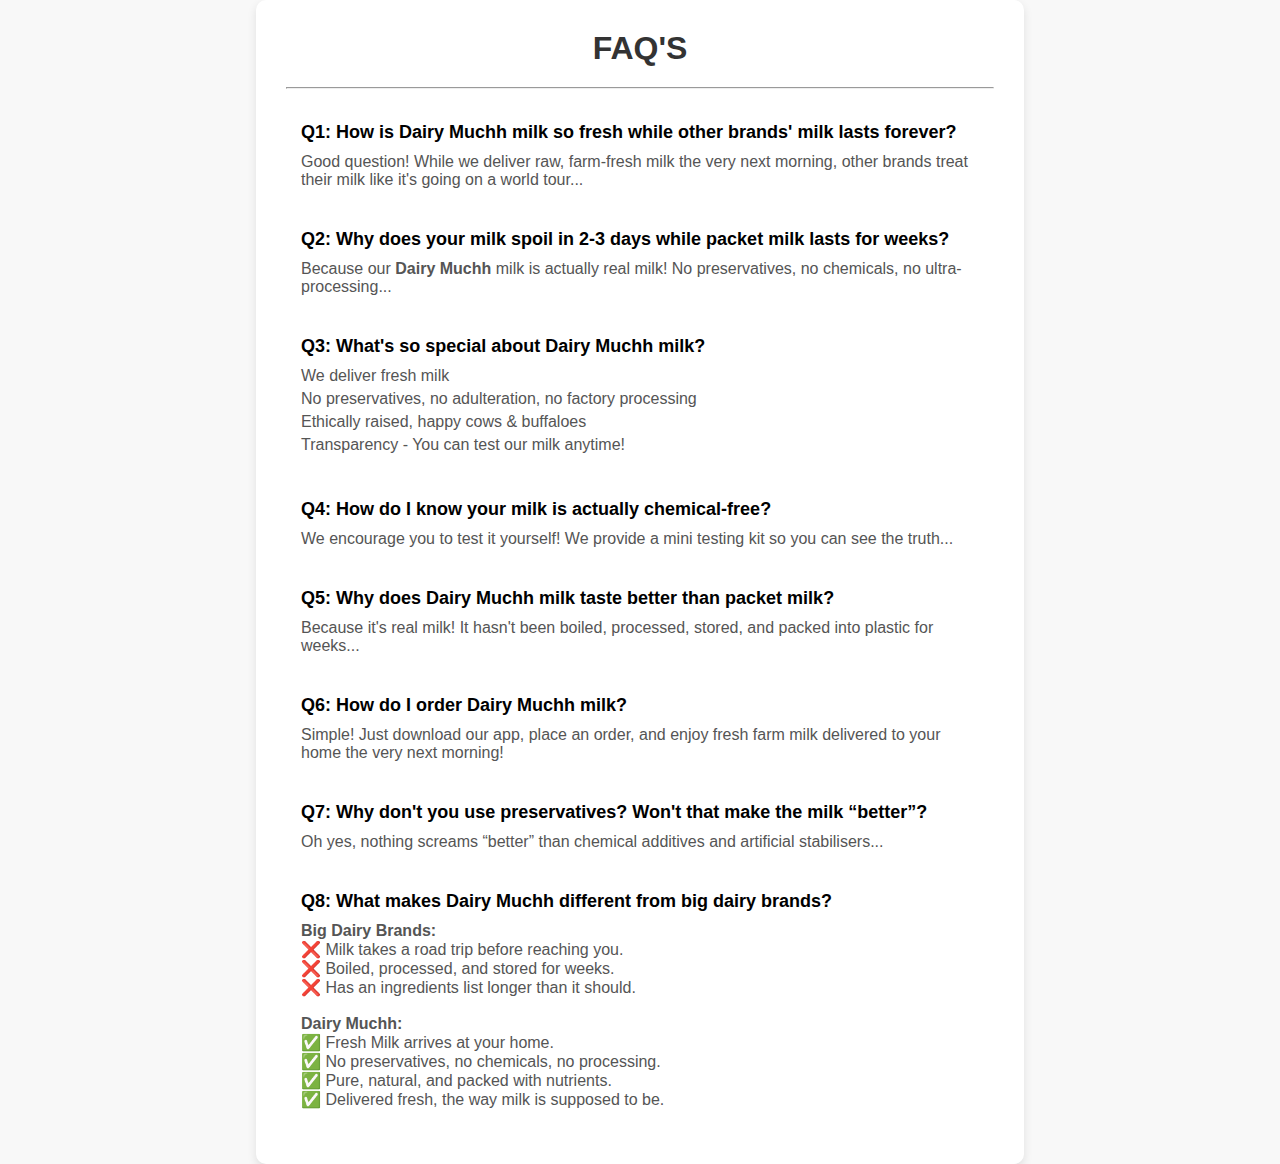
==== FAQ's.html @ df72b428 "Add files via upload" ====
<!DOCTYPE html>
<html lang="en">
<head>
    <meta charset="UTF-8">
    <meta name="viewport" content="width=device-width, initial-scale=1.0">
    <title>Dairy Muchh</title>
    <link rel="stylesheet" href="styles.css">
    <style>

        body {
            font-family: Arial, sans-serif;
            margin: 0;
            padding: 0;
            display: flex;
            justify-content: center;
            align-items: center;
            min-height: 100vh;
            background-color: #f8f8f8;
             }

             .faq-column h1 {
                text-align: center;
             }
    </style>
</head>



<div class="faq-container">
        
    <div class="faq-column">
        <h1>FAQ'S</h1>
        <hr /> 
        <br>
        <div class="faq-item">
            <div class="question">Q1: How is Dairy Muchh milk so fresh while other brands' milk lasts forever?</div>
            <div class="answer">Good question! While we deliver raw, farm-fresh milk the very next morning, other brands treat their milk like it's going on a world tour...</div>
        </div>
        <div class="faq-item">
            <div class="question">Q2: Why does your milk spoil in 2-3 days while packet milk lasts for weeks?</div>
            <div class="answer">Because our <b>Dairy Muchh</b> milk is actually real milk! No preservatives, no chemicals, no ultra-processing...</div>
        </div>
        <div class="faq-item">
            <div class="question">Q3: What's so special about Dairy Muchh milk?</div>
            <div class="answer">
                <ul>
                    <li>We deliver fresh milk</li>
                    <li>No preservatives, no adulteration, no factory processing</li>
                    <li>Ethically raised, happy cows & buffaloes</li>
                    <li>Transparency - You can test our milk anytime!</li>
                </ul>
            </div>
        </div>
        <div class="faq-item">
            <div class="question">Q4: How do I know your milk is actually chemical-free?</div>
            <div class="answer">We encourage you to test it yourself! We provide a mini testing kit so you can see the truth...</div>
        </div>

        <div class="faq-item">
            <div class="question">Q5: Why does Dairy Muchh milk taste better than packet milk?</div>
            <div class="answer">Because it's real milk! It hasn't been boiled, processed, stored, and packed into plastic for weeks...</div>
        </div>
        <div class="faq-item">
            <div class="question">Q6: How do I order Dairy Muchh milk?</div>
            <div class="answer">Simple! Just download our app, place an order, and enjoy fresh farm milk delivered to your home the very next morning!</div>
        </div>
        <div class="faq-item">
            <div class="question">Q7: Why don't you use preservatives? Won't that make the milk “better”?</div>
            <div class="answer">Oh yes, nothing screams “better” than chemical additives and artificial stabilisers...</div>
        </div>
        <div class="faq-item">
            <div class="question">Q8: What makes Dairy Muchh different from big dairy brands?</div>
            <div class="answer">
                <b>Big Dairy Brands:</b><br>
                ❌ Milk takes a road trip before reaching you.<br>
                ❌ Boiled, processed, and stored for weeks.<br>
                ❌ Has an ingredients list longer than it should.<br><br>
                <b>Dairy Muchh:</b><br>
                ✅ Fresh Milk arrives at your home.<br>
                ✅ No preservatives, no chemicals, no processing.<br>
                ✅ Pure, natural, and packed with nutrients.<br>
                ✅ Delivered fresh, the way milk is supposed to be.
            </div>
        </div>
    </div>
</div>
---- styles.css ----
* {
    margin: 0;
    padding: 10;
    box-sizing: border-box;
    font-family: Arial, sans-serif;
}

body {
    scroll-behavior: smooth;
}

header {
    background: white;
    padding: 10px 5%;
    position: fixed;
    width: 100%;
    top: 0;
    box-shadow: 0 2px 10px rgba(0, 0, 0, 0.1);
    z-index: 1000;
}

nav {
    display: flex;
    justify-content: space-between;
    align-items: center;
    position: relative;
}

nav ul {
    list-style: none;
    display: flex;
}

nav ul li {
    margin: 0 15px;
}

nav ul li a {
    text-decoration: none;
    color: black;
    font-weight: bold;
}

.hero {
    margin-top: 60px;
    display: flex;
    align-items: center;
    justify-content: center;
    padding: 50px 5%;
}

.hero-content {
    display: flex;
    align-items: center;
    justify-content: space-between;
    width: 80%;
}

.hero-content img {
    width: 40%;
    max-width: 400px;
}

.text {
    width: 50%;
}

.text h1 {
    font-size: 2.5rem;
}

.text p {
    margin: 20px 0;
    font-size: 1.2rem;
}

button {
    background: #317103;
    color: white;
    padding: 10px 20px;
    border: none;
    cursor: pointer;
    font-size: 1rem;
}

.scroll-section {
    height: 100vh;
    display: flex;
    align-items: center;
    justify-content: center;
    font-size: 2rem;
    font-weight: bold;
    background: #f5f5f5;
    border-bottom: 2px solid #ddd;
}

.whatsapp-icon {
    position: fixed;
    right: 20px;
    bottom: 75px;
    width: 50px;
    height: 50px;
}

.whatsapp-icon img {
    width: 100%;
}

.logo {
    display: flex;
    align-items: center;
}

.logo-img {
    width: 40px;
    height: auto;
    margin-right: 10px;
}

.logo-text {
    font-size: 20px;
    font-weight: bold;
}

.hamburger {
    display: none;
    font-size: 2rem;
    cursor: pointer;
}

footer {
    background-color: #317103;
    padding: 40px 20px;
}

.footer-container {
    display: flex;
    justify-content: space-between;
    align-items: flex-start;
    max-width: 1200px;
    margin: 5px;
    flex-wrap: wrap;
}

.footer-left {
    width: 30%;
}

.footer-left h2, .contact p, .contact a {
    color: white;
}

.footer-left p {
    font-size: 14px;
    margin-top: 10px;
    color: white;
}
.logo-down {
    color: white;
}

.footer-middle {
    width: 20%;
}

.footer-middle ul {
    list-style: none;
    padding: 0;
    height: 100%;
    text-align: center;
    color: white;
}

.footer-middle ul li {
    margin-bottom: 20px;
    color: white;
}

.footer-middle ul li a {
    text-decoration: none;
    color: white;
    font-weight: bold;
}


.footer-right {
    display: flex;
    width: 20%;
    align-items: end;
    text-align: end;
}

.footer-right ul {
    list-style: none;
    padding: 0;
    height: 100%;
    text-align: end;
    color: white;
}

.footer-right ul li {
    margin-bottom: 20px;
    color: white;
}

.footer-right ul li a {
    text-decoration: none;
    color: white;
    font-weight: bold;
}


.social-icons {
    display: flex;
    justify-content: center;
    gap: 15px;
}

.social-icons img {
    width: 60px;
    height: 60px;
    padding: 10px;
}

.footer-bottom {
    justify-content: space-between;
    align-items: center;
    border-top: 1px solid white;
    padding-top: 10px;
    margin-top: 20px;
    flex-wrap: wrap;
    text-align: center;
}

.footer-bottom p {
    font-size: 14px;
    color: white;
    align-items: center;
    text-align: center;
}

.footer-bottom ul {
    list-style: none;
    display: flex;
    gap: 15px;
    padding: 0;
}

.footer-bottom ul li a {
    text-decoration: none;
    color: white;
    font-size: 14px;
}

.section {
    display: flex;
    flex-direction: row;
    height: 500px;
    width: 100%;
    align-items: center;
    justify-content: space-between;
    background-color: white;
    padding: 20px;
    margin: 5px auto;
    border-radius: 10px;
    box-sizing: border-box;
    flex-wrap: wrap;
}

.text-2 {
    text-align: end;
    flex: 1;
    padding: 10px;
}

.image {
    display: flex;
    flex: 1;
    align-items: center;
    justify-content: center;
}

.image img {
    width: 500px;
    border-radius: 20px;
    margin: 10px;
    object-fit: cover;
}
.faq-container {
    width: 60%;
    background: white;
    box-shadow: 0px 4px 10px rgba(0, 0, 0, 0.1);
    border-radius: 10px;
    padding: 30px;
}


.faq-container h1 {
    font-size: 32px;
    font-weight: bold;
    margin-bottom: 20px;
    color: #333;
}


.faq-item {
    background: #ffffff;
    border-radius: 8px;
    margin-bottom: 10px;
    padding: 15px;
}


.question {
    font-size: 18px;
    font-weight: bold;
    color:black;
    margin-bottom: 5px;
}


.answer {
    font-size: 16px;
    color: #555;
    margin-top: 10px;
}


.answer ul {
    list-style: none;
    padding: 0;
}

.answer ul li {
    margin: 5px 0;
}




@media (max-width: 768px) {
    .section {
        flex-direction: column;
        height: auto;
    }
    .image img {
        width: 90%;
    }
    .text, .text-2 {
        text-align: center;
    }
    .hero-content {
        flex-direction: column;
        text-align: center;
    }
    .hero-content img {
        width: 80%;
        max-width: 300px;
        margin-bottom: 20px;
    }
    .text {
        width: 100%;
    }

    .faq-container {
        flex-direction: column;
    }
    .nav-links {
        display: none;
        flex-direction: column;
        background: white;
        position: absolute;
        top: 60px;
        right: 0;
        width: 200px;
        box-shadow: 0 2px 10px rgba(0, 0, 0, 0.1);
        padding: 10px;
        text-align: center;
    }
    .nav-links.active {
        display: flex;
    }
    .hamburger {
        display: block;
    }
}

@media (min-width: 769px) {
    .hamburger {
        display: none;
    }
    .nav-links {
        display: flex;
    }
}
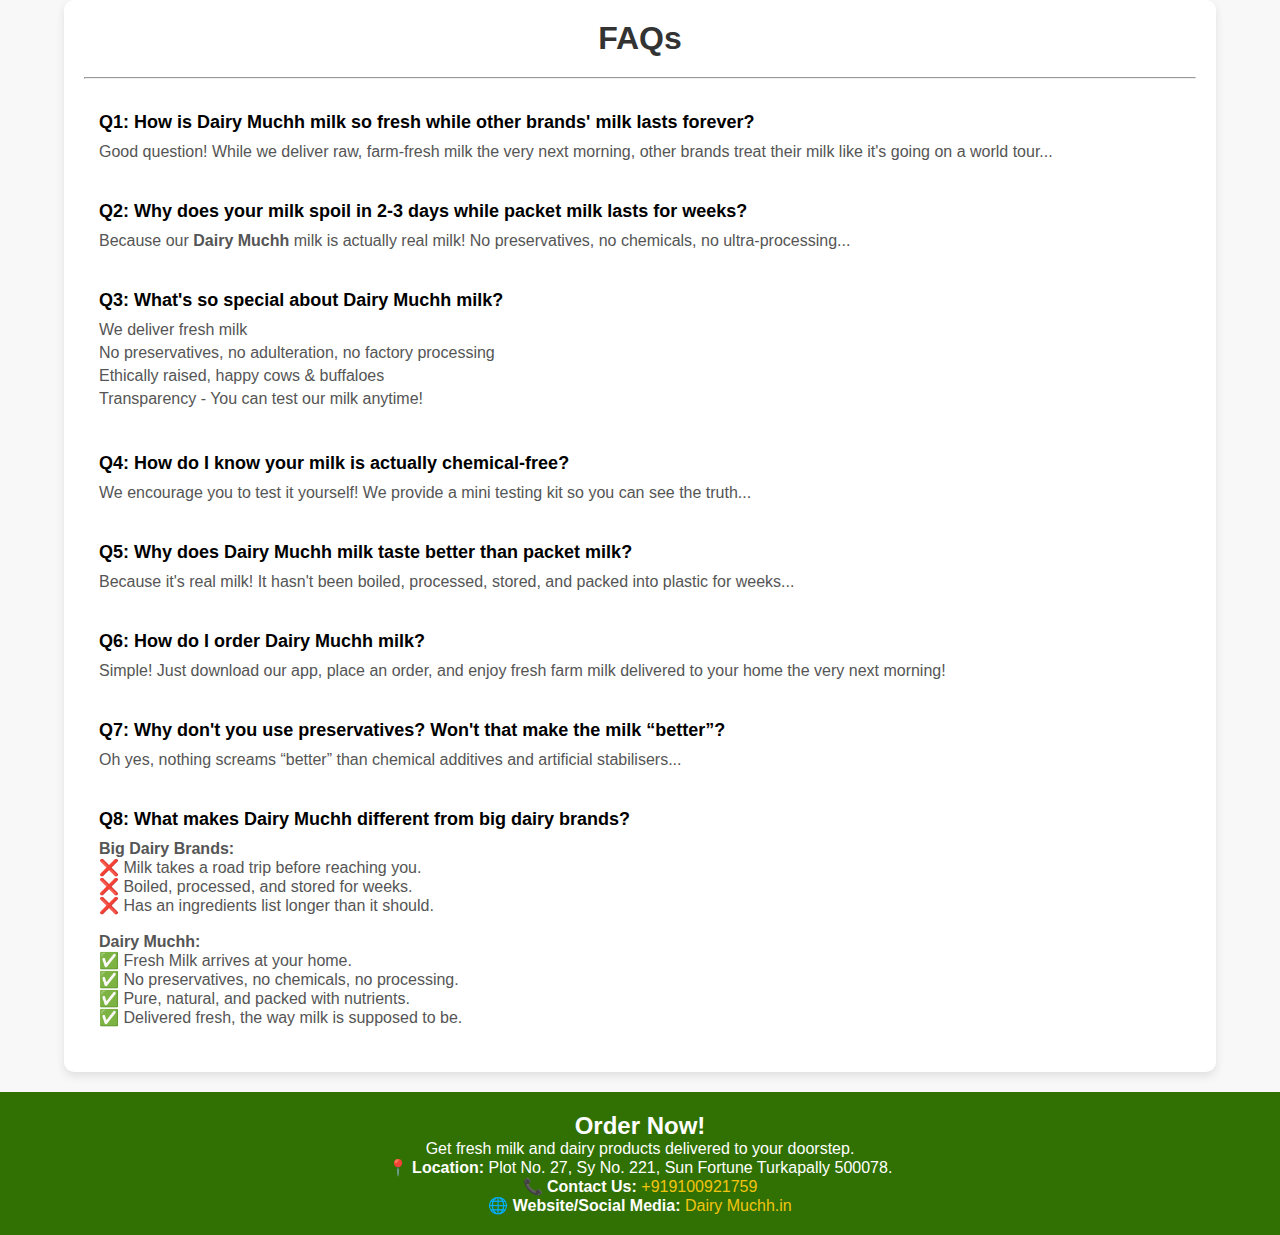
==== commit e581dfab: "Add files via upload" ====
--- a/FAQ's.html
+++ b/FAQ's.html
@@ -6,81 +6,115 @@
     <title>Dairy Muchh</title>
     <link rel="stylesheet" href="styles.css">
     <style>
-
         body {
             font-family: Arial, sans-serif;
             margin: 0;
             padding: 0;
             display: flex;
+            flex-direction: column;
             justify-content: center;
-            align-items: center;
             min-height: 100vh;
             background-color: #f8f8f8;
-             }
-
-             .faq-column h1 {
-                text-align: center;
-             }
+        }
+        .faq-container {
+            width: 90%;
+            max-width: 1200px;
+            margin: auto;
+            padding: 20px;
+        }
+        .faq-column h1 {
+            text-align: center;
+        }
+        .content {
+            background: white;
+            padding: 20px;
+            border-radius: 10px;
+            box-shadow: 0px 0px 10px rgba(0, 0, 0, 0.1);
+            text-align: justify;
+        }
+        .contact {
+            background: #317103;
+            color: white;
+            padding: 20px;
+            margin-top: 20px;
+            text-align: center;
+            width: 100%;
+        }
+        .contact a {
+            color: #f1c40f;
+            text-decoration: none;
+        }
+        @media (max-width: 768px) {
+            .content {
+                padding: 15px;
+            }
+        }
     </style>
 </head>
-
-
-
-<div class="faq-container">
-        
-    <div class="faq-column">
-        <h1>FAQ'S</h1>
-        <hr /> 
-        <br>
-        <div class="faq-item">
-            <div class="question">Q1: How is Dairy Muchh milk so fresh while other brands' milk lasts forever?</div>
-            <div class="answer">Good question! While we deliver raw, farm-fresh milk the very next morning, other brands treat their milk like it's going on a world tour...</div>
-        </div>
-        <div class="faq-item">
-            <div class="question">Q2: Why does your milk spoil in 2-3 days while packet milk lasts for weeks?</div>
-            <div class="answer">Because our <b>Dairy Muchh</b> milk is actually real milk! No preservatives, no chemicals, no ultra-processing...</div>
-        </div>
-        <div class="faq-item">
-            <div class="question">Q3: What's so special about Dairy Muchh milk?</div>
-            <div class="answer">
-                <ul>
-                    <li>We deliver fresh milk</li>
-                    <li>No preservatives, no adulteration, no factory processing</li>
-                    <li>Ethically raised, happy cows & buffaloes</li>
-                    <li>Transparency - You can test our milk anytime!</li>
-                </ul>
+<body>
+    <div class="faq-container">
+        <div class="faq-column">
+            <h1>FAQs</h1>
+            <hr />
+            <br>
+            <div class="faq-item">
+                <div class="question">Q1: How is Dairy Muchh milk so fresh while other brands' milk lasts forever?</div>
+                <div class="answer">Good question! While we deliver raw, farm-fresh milk the very next morning, other brands treat their milk like it's going on a world tour...</div>
             </div>
-        </div>
-        <div class="faq-item">
-            <div class="question">Q4: How do I know your milk is actually chemical-free?</div>
-            <div class="answer">We encourage you to test it yourself! We provide a mini testing kit so you can see the truth...</div>
-        </div>
-
-        <div class="faq-item">
-            <div class="question">Q5: Why does Dairy Muchh milk taste better than packet milk?</div>
-            <div class="answer">Because it's real milk! It hasn't been boiled, processed, stored, and packed into plastic for weeks...</div>
-        </div>
-        <div class="faq-item">
-            <div class="question">Q6: How do I order Dairy Muchh milk?</div>
-            <div class="answer">Simple! Just download our app, place an order, and enjoy fresh farm milk delivered to your home the very next morning!</div>
-        </div>
-        <div class="faq-item">
-            <div class="question">Q7: Why don't you use preservatives? Won't that make the milk “better”?</div>
-            <div class="answer">Oh yes, nothing screams “better” than chemical additives and artificial stabilisers...</div>
-        </div>
-        <div class="faq-item">
-            <div class="question">Q8: What makes Dairy Muchh different from big dairy brands?</div>
-            <div class="answer">
-                <b>Big Dairy Brands:</b><br>
-                ❌ Milk takes a road trip before reaching you.<br>
-                ❌ Boiled, processed, and stored for weeks.<br>
-                ❌ Has an ingredients list longer than it should.<br><br>
-                <b>Dairy Muchh:</b><br>
-                ✅ Fresh Milk arrives at your home.<br>
-                ✅ No preservatives, no chemicals, no processing.<br>
-                ✅ Pure, natural, and packed with nutrients.<br>
-                ✅ Delivered fresh, the way milk is supposed to be.
+            <div class="faq-item">
+                <div class="question">Q2: Why does your milk spoil in 2-3 days while packet milk lasts for weeks?</div>
+                <div class="answer">Because our <b>Dairy Muchh</b> milk is actually real milk! No preservatives, no chemicals, no ultra-processing...</div>
+            </div>
+            <div class="faq-item">
+                <div class="question">Q3: What's so special about Dairy Muchh milk?</div>
+                <div class="answer">
+                    <ul>
+                        <li>We deliver fresh milk</li>
+                        <li>No preservatives, no adulteration, no factory processing</li>
+                        <li>Ethically raised, happy cows & buffaloes</li>
+                        <li>Transparency - You can test our milk anytime!</li>
+                    </ul>
+                </div>
+            </div>
+            <div class="faq-item">
+                <div class="question">Q4: How do I know your milk is actually chemical-free?</div>
+                <div class="answer">We encourage you to test it yourself! We provide a mini testing kit so you can see the truth...</div>
+            </div>
+            <div class="faq-item">
+                <div class="question">Q5: Why does Dairy Muchh milk taste better than packet milk?</div>
+                <div class="answer">Because it's real milk! It hasn't been boiled, processed, stored, and packed into plastic for weeks...</div>
+            </div>
+            <div class="faq-item">
+                <div class="question">Q6: How do I order Dairy Muchh milk?</div>
+                <div class="answer">Simple! Just download our app, place an order, and enjoy fresh farm milk delivered to your home the very next morning!</div>
+            </div>
+            <div class="faq-item">
+                <div class="question">Q7: Why don't you use preservatives? Won't that make the milk “better”?</div>
+                <div class="answer">Oh yes, nothing screams “better” than chemical additives and artificial stabilisers...</div>
+            </div>
+            <div class="faq-item">
+                <div class="question">Q8: What makes Dairy Muchh different from big dairy brands?</div>
+                <div class="answer">
+                    <b>Big Dairy Brands:</b><br>
+                    ❌ Milk takes a road trip before reaching you.<br>
+                    ❌ Boiled, processed, and stored for weeks.<br>
+                    ❌ Has an ingredients list longer than it should.<br><br>
+                    <b>Dairy Muchh:</b><br>
+                    ✅ Fresh Milk arrives at your home.<br>
+                    ✅ No preservatives, no chemicals, no processing.<br>
+                    ✅ Pure, natural, and packed with nutrients.<br>
+                    ✅ Delivered fresh, the way milk is supposed to be.
+                </div>
             </div>
         </div>
     </div>
-</div>+
+    <div class="contact">
+        <h2>Order Now!</h2>
+        <p>Get fresh milk and dairy products delivered to your doorstep.</p>
+        <p><b>📍 Location:</b> Plot No. 27, Sy No. 221, Sun Fortune Turkapally 500078.</p>
+        <p><b>📞 Contact Us:</b> <a href="https://api.whatsapp.com/send/?phone=%2B919100921759&text&type=phone_number&app_absent=0"> +919100921759 </a></p>
+        <p><b>🌐 Website/Social Media:</b> <a href="https://keetechlabs.github.io/DairyMuchhWebSite/#">Dairy Muchh.in</a></p>
+    </div>
+</body>
+</html>
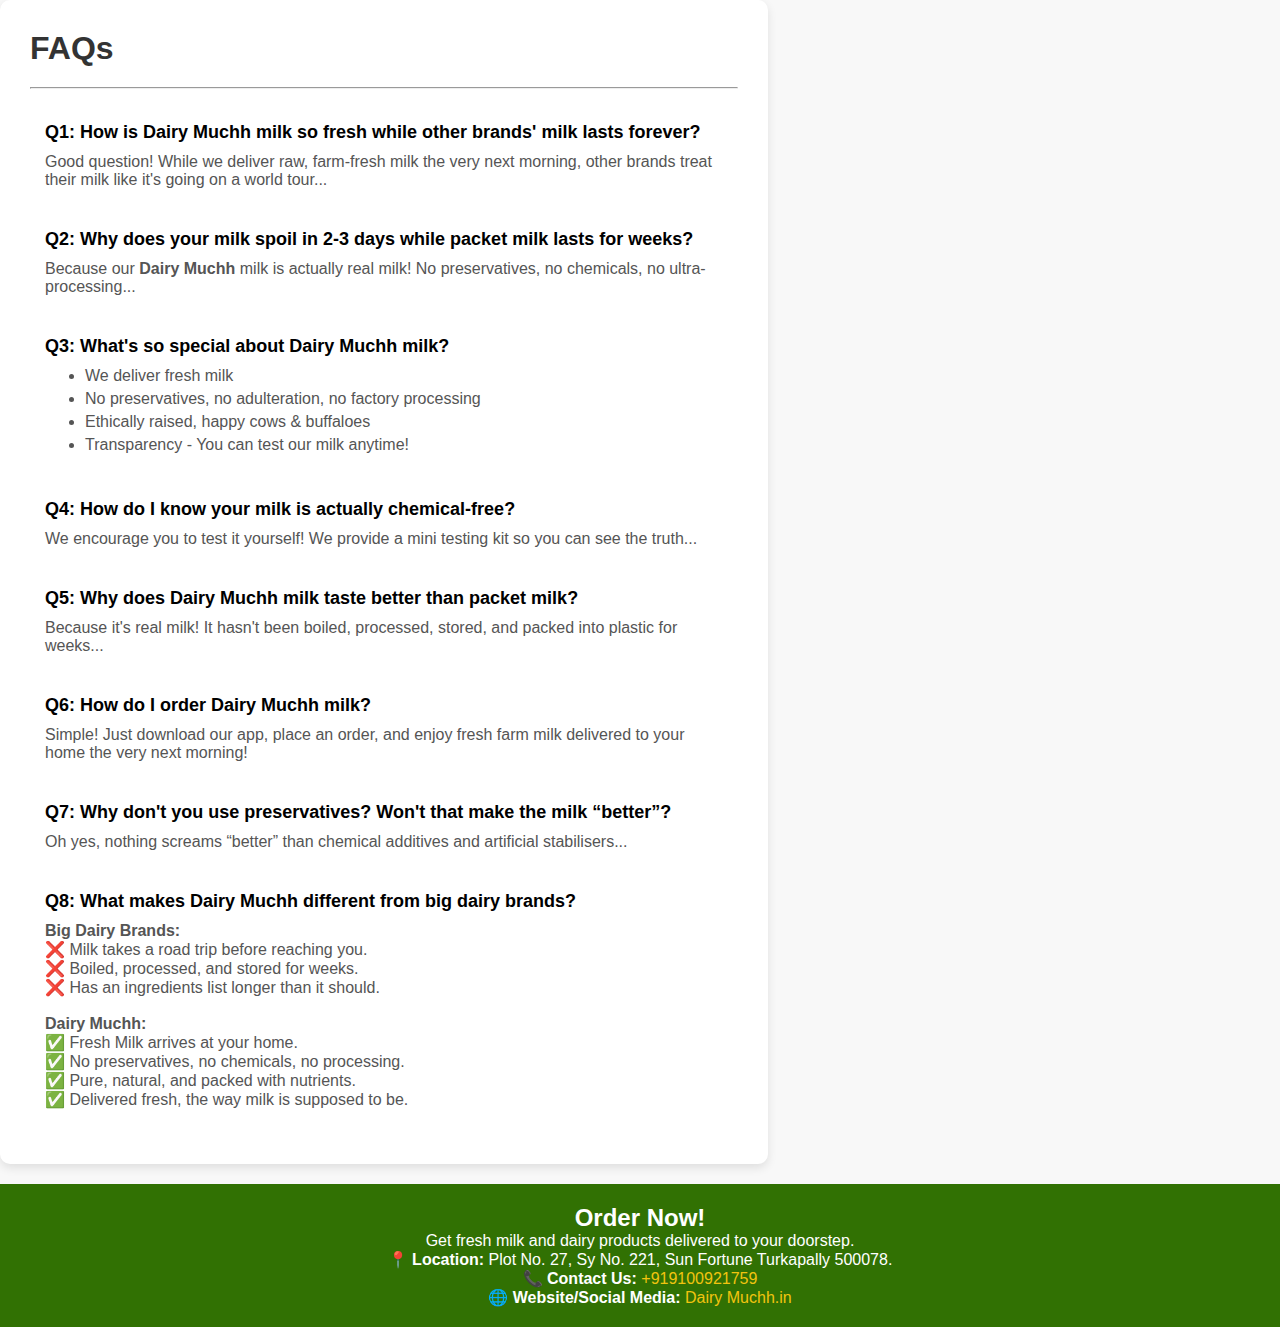
==== commit f1ddeef9: "Update FAQ's.html" ====
--- a/FAQ's.html
+++ b/FAQ's.html
@@ -10,20 +10,17 @@
             font-family: Arial, sans-serif;
             margin: 0;
             padding: 0;
-            display: flex;
-            flex-direction: column;
-            justify-content: center;
-            min-height: 100vh;
             background-color: #f8f8f8;
         }
-        .faq-container {
+        .container {
             width: 90%;
             max-width: 1200px;
             margin: auto;
             padding: 20px;
+            text-align: center;
         }
-        .faq-column h1 {
-            text-align: center;
+        h1 {
+            color: #2c3e50;
         }
         .content {
             background: white;
@@ -32,13 +29,13 @@
             box-shadow: 0px 0px 10px rgba(0, 0, 0, 0.1);
             text-align: justify;
         }
-        .contact {
+
+         .contact {
             background: #317103;
             color: white;
             padding: 20px;
             margin-top: 20px;
             text-align: center;
-            width: 100%;
         }
         .contact a {
             color: #f1c40f;
--- a/styles.css
+++ b/styles.css
@@ -323,12 +323,6 @@
     font-size: 16px;
     color: #555;
     margin-top: 10px;
-}
-
-
-.answer ul {
-    list-style: none;
-    padding: 0;
 }
 
 .answer ul li {
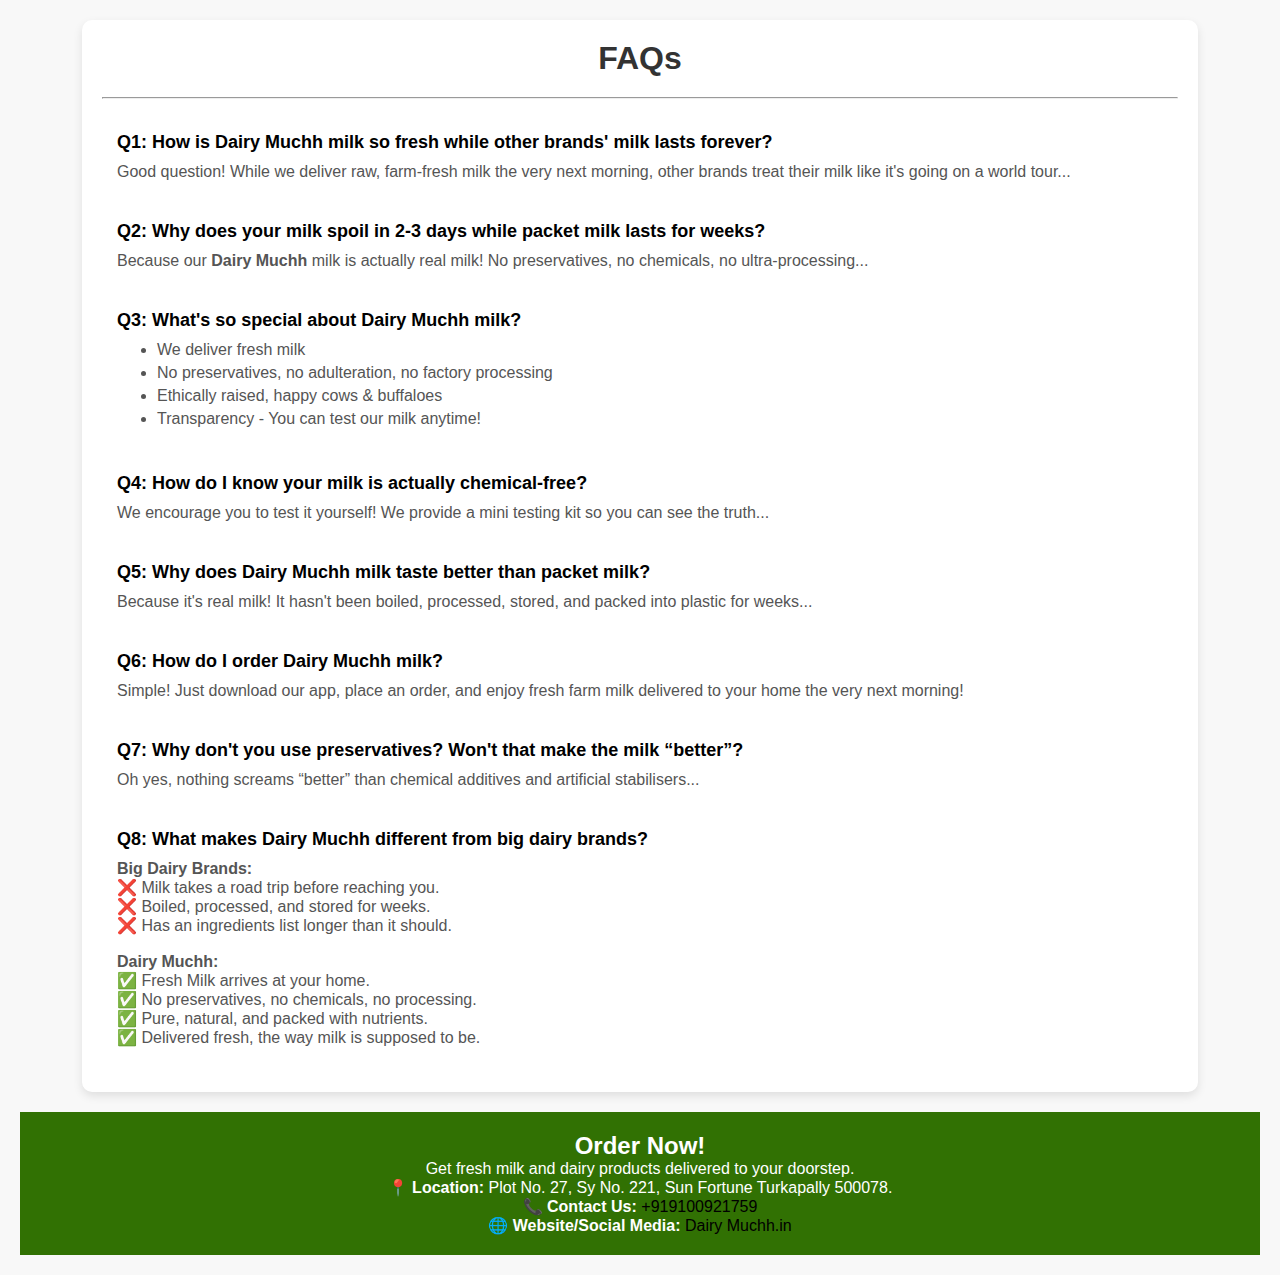
==== commit 86828d44: "Update FAQ's.html" ====
--- a/FAQ's.html
+++ b/FAQ's.html
@@ -5,22 +5,25 @@
     <meta name="viewport" content="width=device-width, initial-scale=1.0">
     <title>Dairy Muchh</title>
     <link rel="stylesheet" href="styles.css">
-    <style>
+   <style>
         body {
             font-family: Arial, sans-serif;
             margin: 0;
-            padding: 0;
+            padding: 20px;
+            display: flex;
+            flex-direction: column;
+            justify-content: center;
+            min-height: 100vh;
             background-color: #f8f8f8;
         }
-        .container {
+        .faq-container {
             width: 90%;
             max-width: 1200px;
             margin: auto;
             padding: 20px;
+        }
+        .faq-column h1 {
             text-align: center;
-        }
-        h1 {
-            color: #2c3e50;
         }
         .content {
             background: white;
@@ -29,8 +32,7 @@
             box-shadow: 0px 0px 10px rgba(0, 0, 0, 0.1);
             text-align: justify;
         }
-
-         .contact {
+       .contact {
             background: #317103;
             color: white;
             padding: 20px;
@@ -38,7 +40,7 @@
             text-align: center;
         }
         .contact a {
-            color: #f1c40f;
+            color: black;
             text-decoration: none;
         }
         @media (max-width: 768px) {
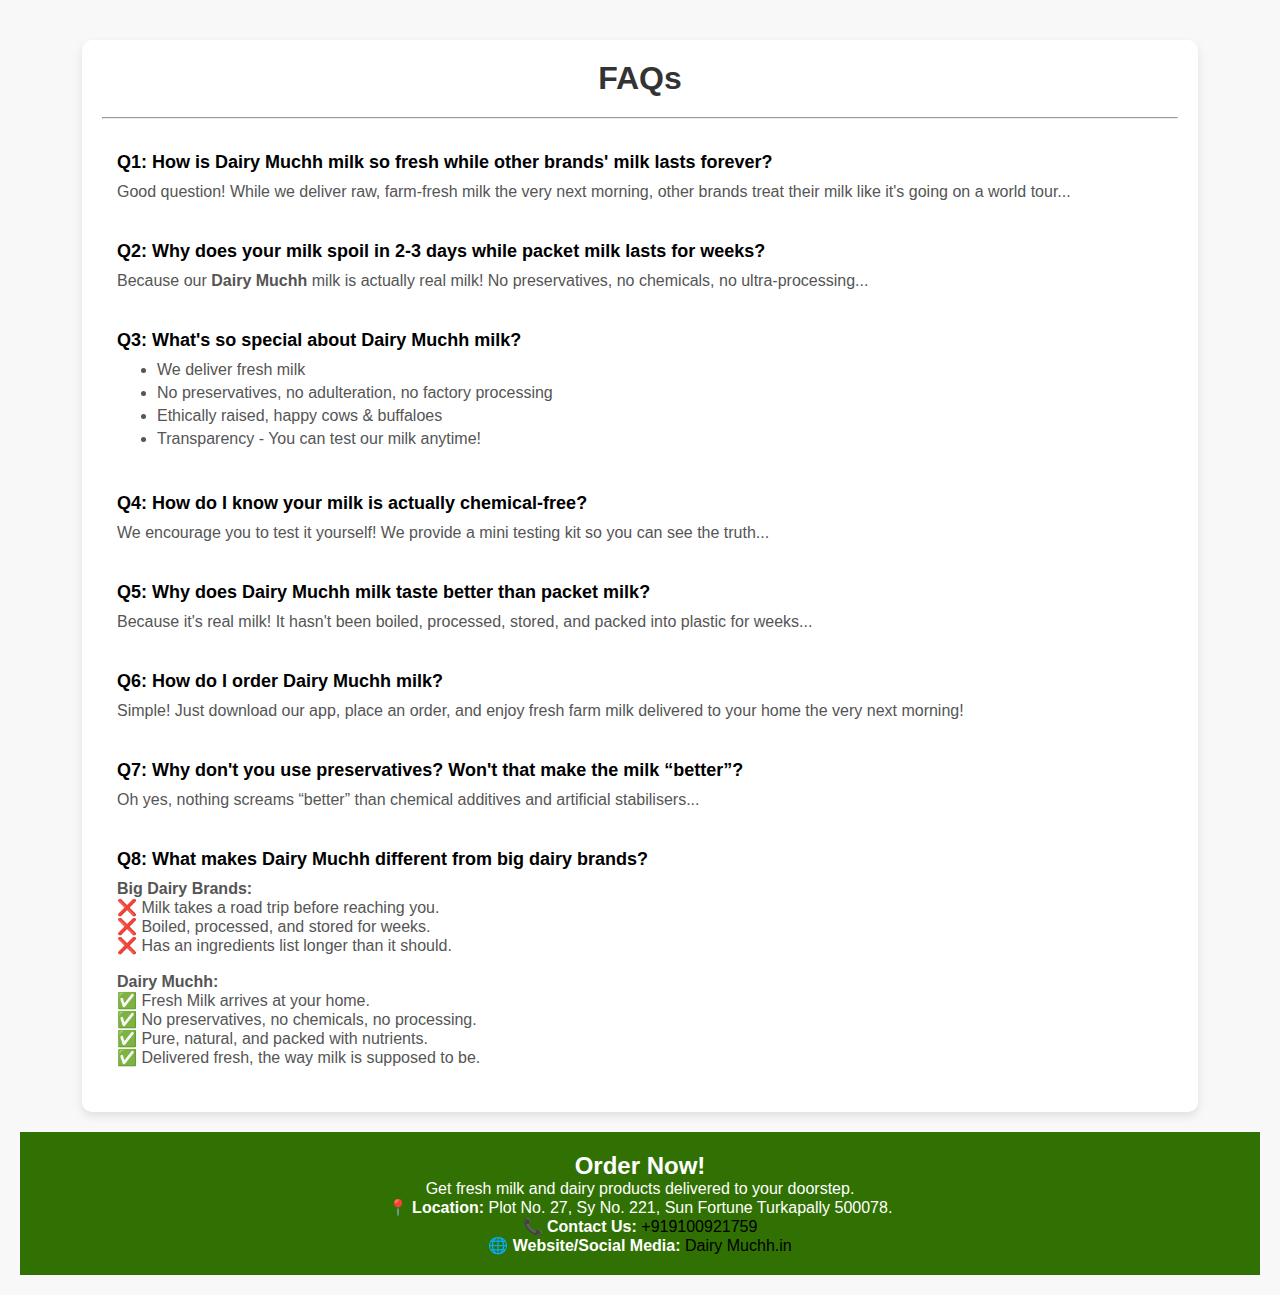
==== commit d72b486f: "Update FAQ's.html" ====
--- a/FAQ's.html
+++ b/FAQ's.html
@@ -21,6 +21,7 @@
             max-width: 1200px;
             margin: auto;
             padding: 20px;
+            margin-top: 20px;
         }
         .faq-column h1 {
             text-align: center;
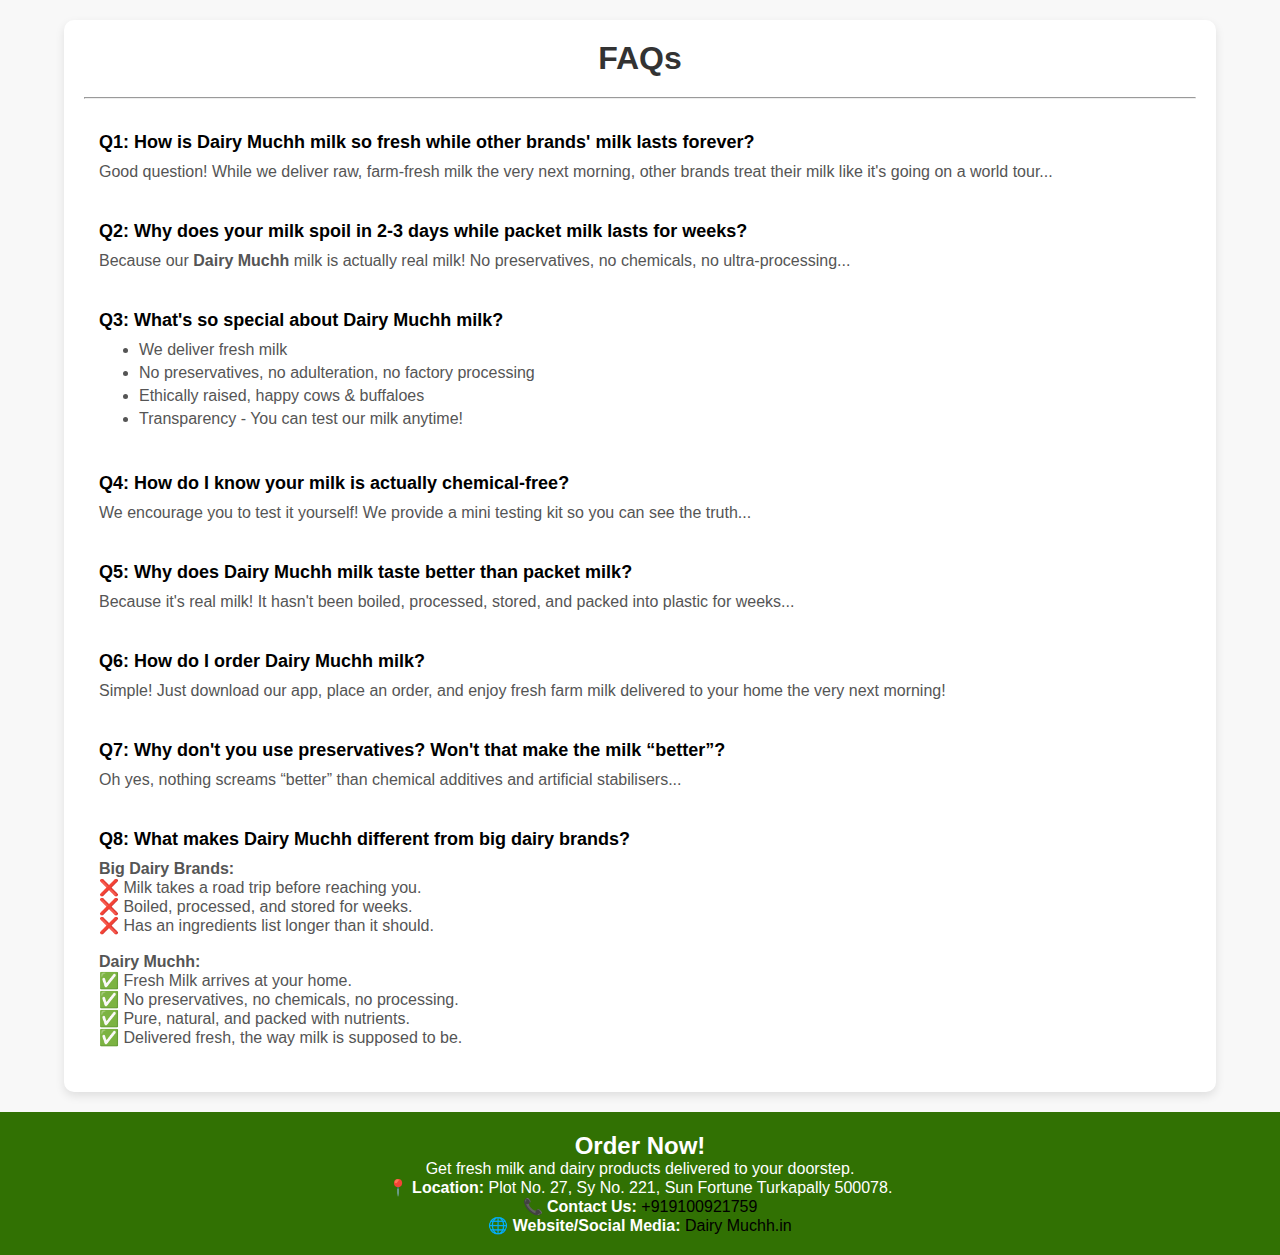
==== commit fe0d1712: "Update FAQ's.html" ====
--- a/FAQ's.html
+++ b/FAQ's.html
@@ -9,7 +9,7 @@
         body {
             font-family: Arial, sans-serif;
             margin: 0;
-            padding: 20px;
+            padding: 0px;
             display: flex;
             flex-direction: column;
             justify-content: center;
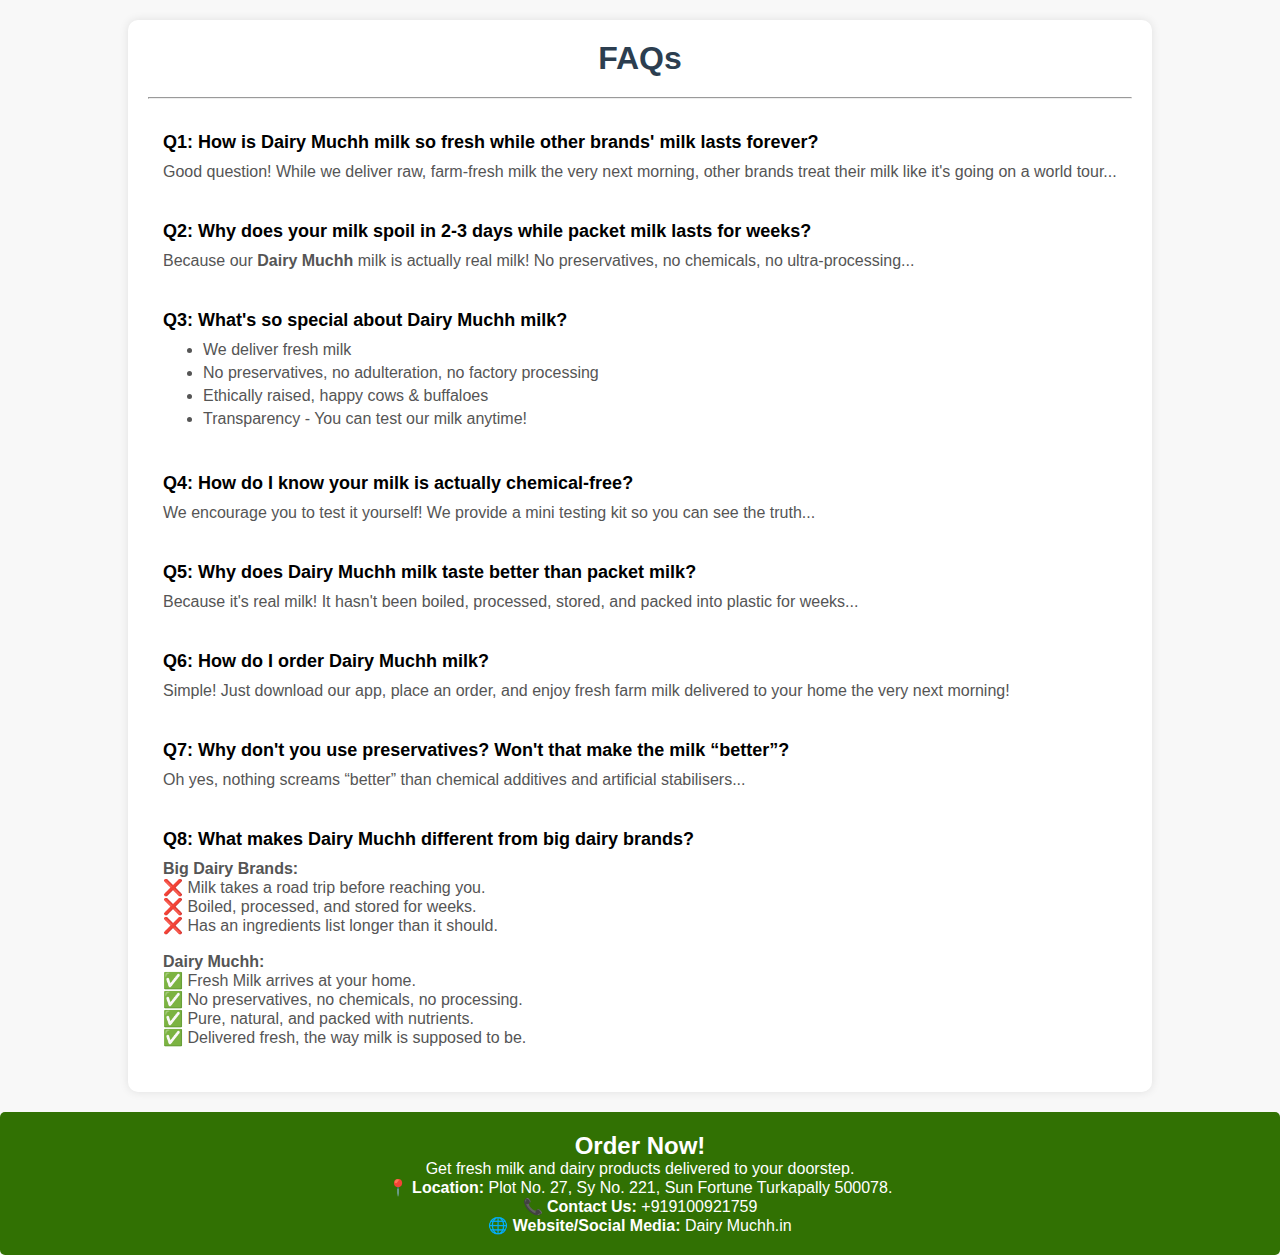
==== commit 3888810d: "Update FAQ's.html" ====
--- a/FAQ's.html
+++ b/FAQ's.html
@@ -6,49 +6,58 @@
     <title>Dairy Muchh</title>
     <link rel="stylesheet" href="styles.css">
    <style>
+        
         body {
             font-family: Arial, sans-serif;
             margin: 0;
-            padding: 0px;
-            display: flex;
-            flex-direction: column;
-            justify-content: center;
-            min-height: 100vh;
+            padding: 0;
             background-color: #f8f8f8;
         }
+        
         .faq-container {
-            width: 90%;
-            max-width: 1200px;
+            width: 80%;
             margin: auto;
+            background: white;
             padding: 20px;
+            box-shadow: 0 0 10px rgba(0, 0, 0, 0.1);
+            border-radius: 10px;
             margin-top: 20px;
         }
+
         .faq-column h1 {
             text-align: center;
+            color: #2c3e50;
         }
-        .content {
-            background: white;
-            padding: 20px;
-            border-radius: 10px;
-            box-shadow: 0px 0px 10px rgba(0, 0, 0, 0.1);
-            text-align: justify;
+        .faq-column h2 {
+            color: #34495e;
         }
-       .contact {
+        .faq-column p {
+            line-height: 1.6;
+            color: #555;
+        }
+
+        .contact {
+            margin-top: 20px;
+            padding: 10px;
+            padding-top: 20px;
+            padding-bottom: 20px;
             background: #317103;
             color: white;
-            padding: 20px;
-            margin-top: 20px;
             text-align: center;
+            border-radius: 5px;
+            text-align: center;
+            justify-content: center;
+            font-size: medium;
+        
         }
-        .contact a {
-            color: black;
-            text-decoration: none;
-        }
-        @media (max-width: 768px) {
-            .content {
-                padding: 15px;
+
+        .contact h2, .contact p, .contact a {
+            color: white;}
+
+            .contact a {
+                color: white;
+                text-decoration: none;
             }
-        }
     </style>
 </head>
 <body>
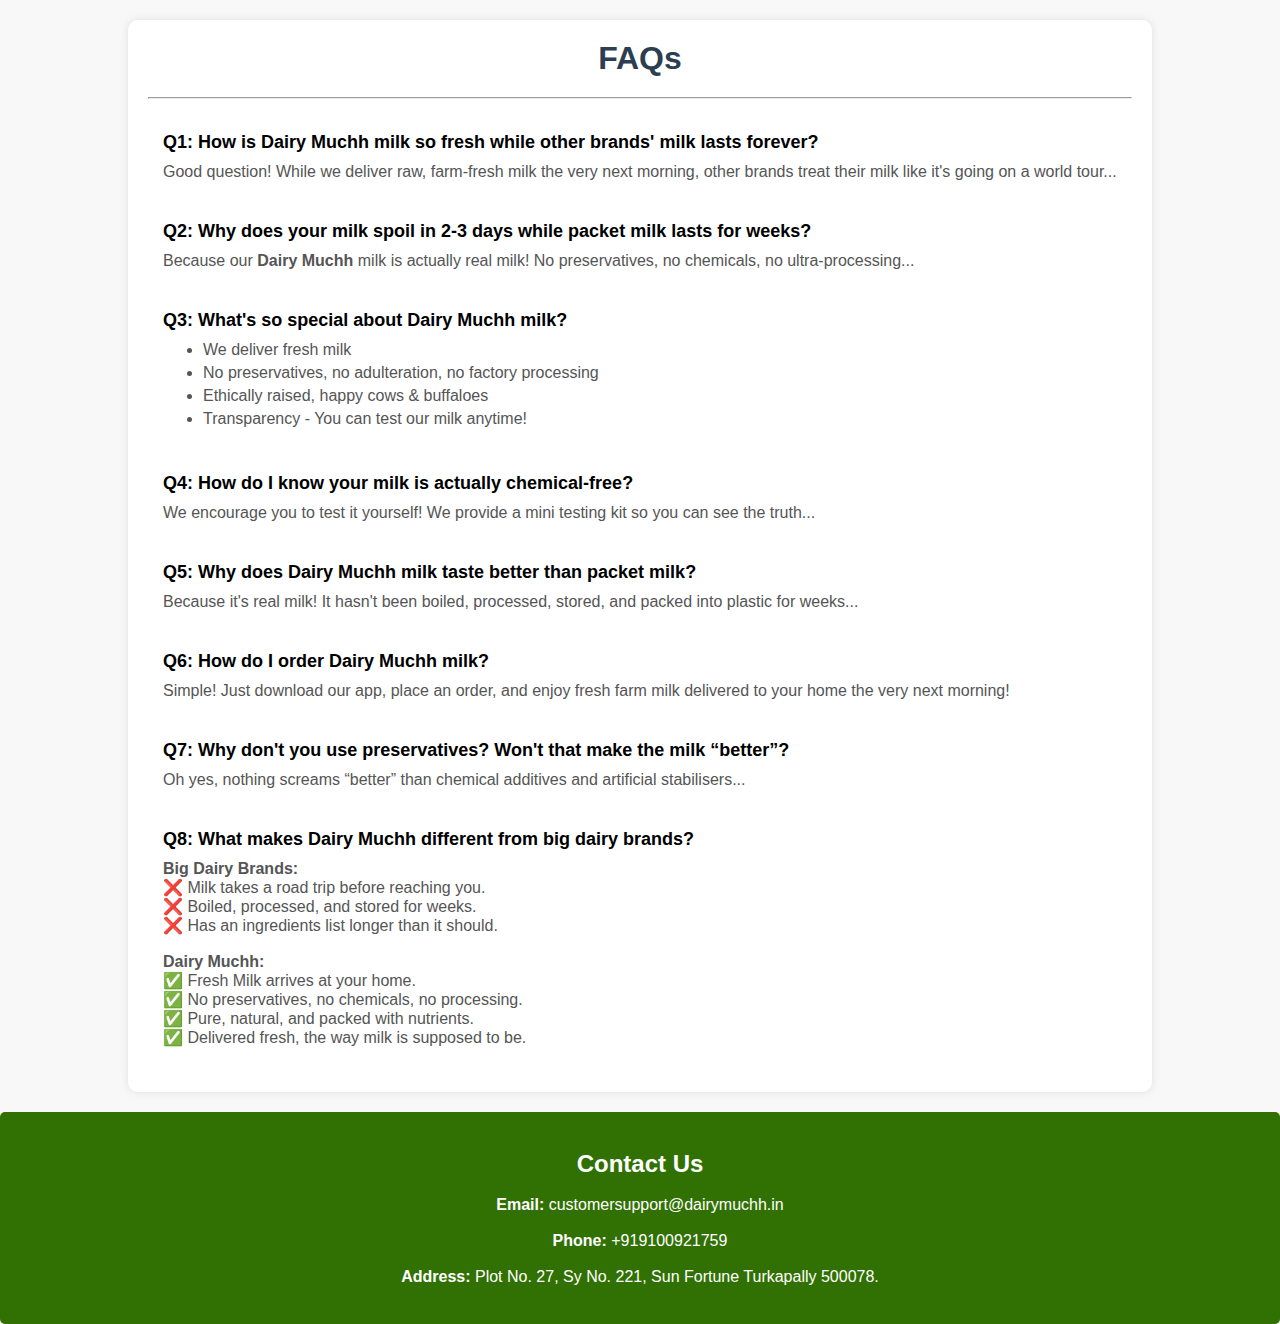
==== commit 0c625a52: "Update FAQ's.html" ====
--- a/FAQ's.html
+++ b/FAQ's.html
@@ -117,13 +117,18 @@
             </div>
         </div>
     </div>
+      <div class="contact">
+        <br>
+        <h2>Contact Us</h2>
+        <br>
+        <p><strong>Email:</strong> <a href="mailto:customersupport@dairymuchh.in">customersupport@dairymuchh.in</a></p>
+        <br>
+        <p><strong>Phone:</strong> <a href="https://wa.me/+919100921759">+919100921759</a></p>
+        <br>
+        <p><strong>Address:</strong>  Plot No. 27, Sy No. 221, Sun Fortune Turkapally 500078.</p>
+        <br>
+    </div>
 
-    <div class="contact">
-        <h2>Order Now!</h2>
-        <p>Get fresh milk and dairy products delivered to your doorstep.</p>
-        <p><b>📍 Location:</b> Plot No. 27, Sy No. 221, Sun Fortune Turkapally 500078.</p>
-        <p><b>📞 Contact Us:</b> <a href="https://api.whatsapp.com/send/?phone=%2B919100921759&text&type=phone_number&app_absent=0"> +919100921759 </a></p>
-        <p><b>🌐 Website/Social Media:</b> <a href="https://keetechlabs.github.io/DairyMuchhWebSite/#">Dairy Muchh.in</a></p>
-    </div>
+  
 </body>
 </html>
